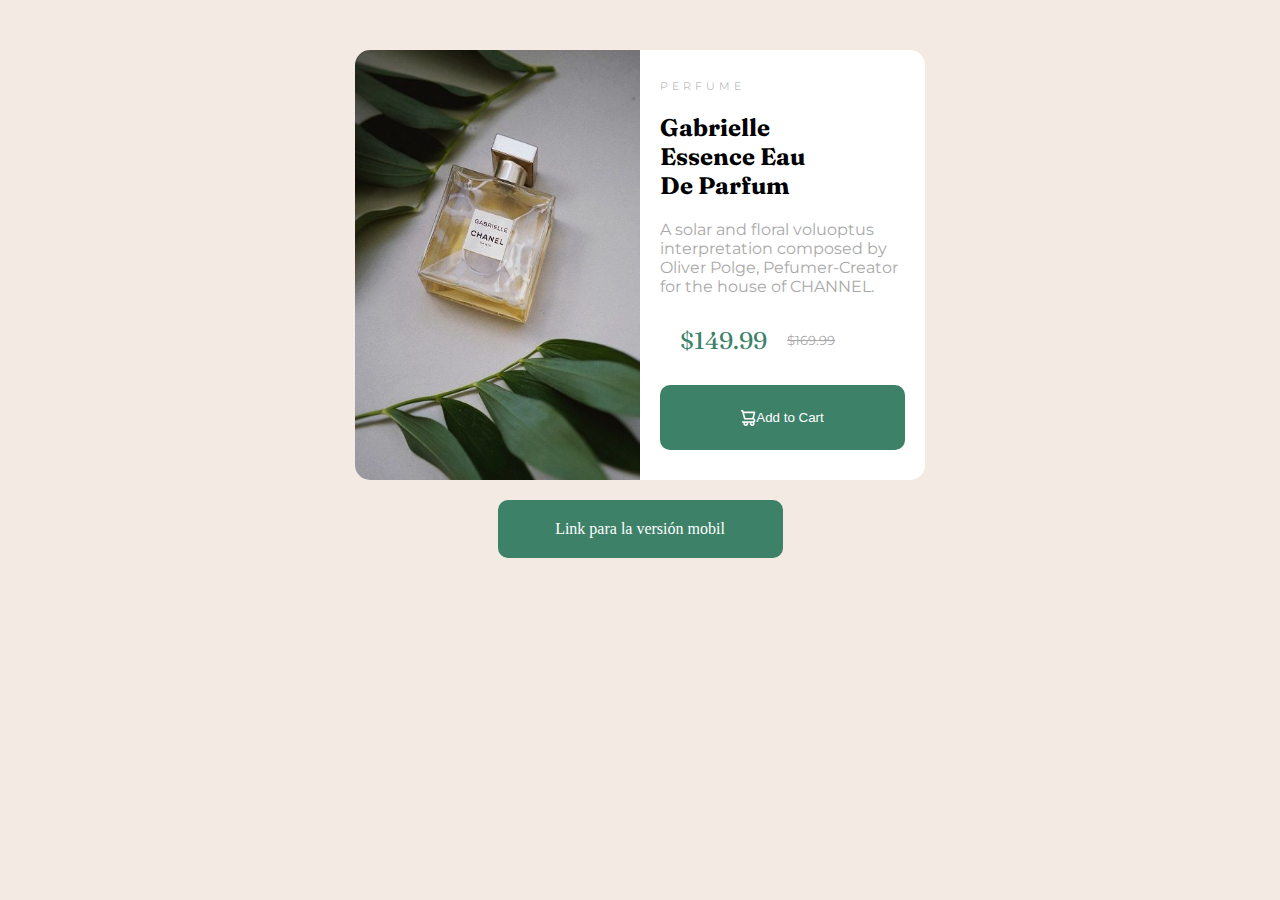
==== index.html @ 7d3a2adc "Add files via upload" ====
<!DOCTYPE html>
<html lang="es">
<head>
    <meta charset="UTF-8">
    <meta name="viewport" content="width=device-width, initial-scale=1.0">
    <title>Perfume con Flexbox</title>
    <link rel="stylesheet" href="style.css">
    <link rel="preconnect" href="https://fonts.googleapis.com">
<link rel="preconnect" href="https://fonts.gstatic.com" crossorigin>
<link href="https://fonts.googleapis.com/css2?family=Edu+AU+VIC+WA+NT+Dots:wght@400..700&family=Fraunces:ital,opsz,wght@0,9..144,100..900;1,9..144,100..900&family=Lacquer&display=swap" rel="stylesheet">
<link href="https://fonts.googleapis.com/css2?family=Montserrat:ital,wght@0,100..900;1,100..900&display=swap" rel="stylesheet">
</head>
<body>
    <main>
        <article>
            <div class="left">
                <img src="assets/perfume2.jpg" alt="pefume">
            </div>
            <div class="right">
                <h6>PERFUME</h6>
                <h2>Gabrielle Essence Eau De Parfum</h2>
                <p>A solar and floral voluoptus interpretation composed by Oliver Polge, Pefumer-Creator for the house of CHANNEL.</p>
                <div class="prices">
                    <span>$149.99</span>
                    <span>$169.99</span>
                </div>
                <button><img src="assets/cart.svg" alt="">Add to Cart</button>
            </div>
        </article>
    </main>
    <a id="link" href="./mobil.html">Link para la versión mobil</a>
</body>
</html>
---- style.css ----
*{
    margin: 0;
    padding: 0;
    box-sizing: border-box;
}

body{
    background-color: #f3eae3;
    display: flex;
    flex-direction: column;
    align-items: center;
    justify-content: center;
}

main{
    margin-top: 50px;
    display: flex;
    justify-content: center;
    align-items: center;
}

article{
    width:570px;
    height: 430px;
    background-color: white;
    border-radius: 15px;
    display: flex;
    overflow: hidden;
    font-family: Montserrat;
}

article h2{
    font-family: Fraunces;
}

.left{
    overflow: hidden;
    width: 285px;
}

.left img{
    width: 285px;
    height: 100%;
    position: relative; /* Permite mover la imagen */
    /* left: -20px; */
}

.right{
    display: flex;
    flex-direction: column;
    justify-content: center;
    padding: 20px;
    width: 285px;
}

.right * {
    margin: 10px 0;
}

.right h6{
color: darkgray;
font-family: montserrat;
font-weight:300;
letter-spacing: 4px;
}

.right h2{
    padding-right: 85px;
    }

.right p{
    padding-right: px;
    color: darkgray;
}

.right .prices{
    width: 100%;
    display: flex;
    flex-direction: row;
    align-items: center;
}

.prices{
    display: flex;
}

.right div span:first-child{
    padding: 0 0 0 20px;
    color: #3c8168;
    font-size: 1.5em;
    font-family: Fraunces;
}

.right div span:last-child{
    padding: 0 0 0 20px;
    color: darkgrey;
    font-size: .8em;
    text-decoration: line-through;
}

button{
    background-color: #3c8168;
    border: none;
    border-radius: 10px;
    color: white;
    display: flex;
    align-items: center;
    justify-content: center;
    width: 100%;
    height: 120px;
    cursor: pointer;
}

button img{
    margin: 0 10px ;
}

a{
    margin-top: 20px;
    text-align: center;
}
#link{
    background-color: #3c8168;
    border: none;
    border-radius: 10px;
    color: white;
    display: flex;
    align-items: center;
    justify-content: center;
    padding: 20px;
    width: 285px;
    cursor: pointer;
    text-decoration: none;
}
#link:hover{
    color: darkgray;
}
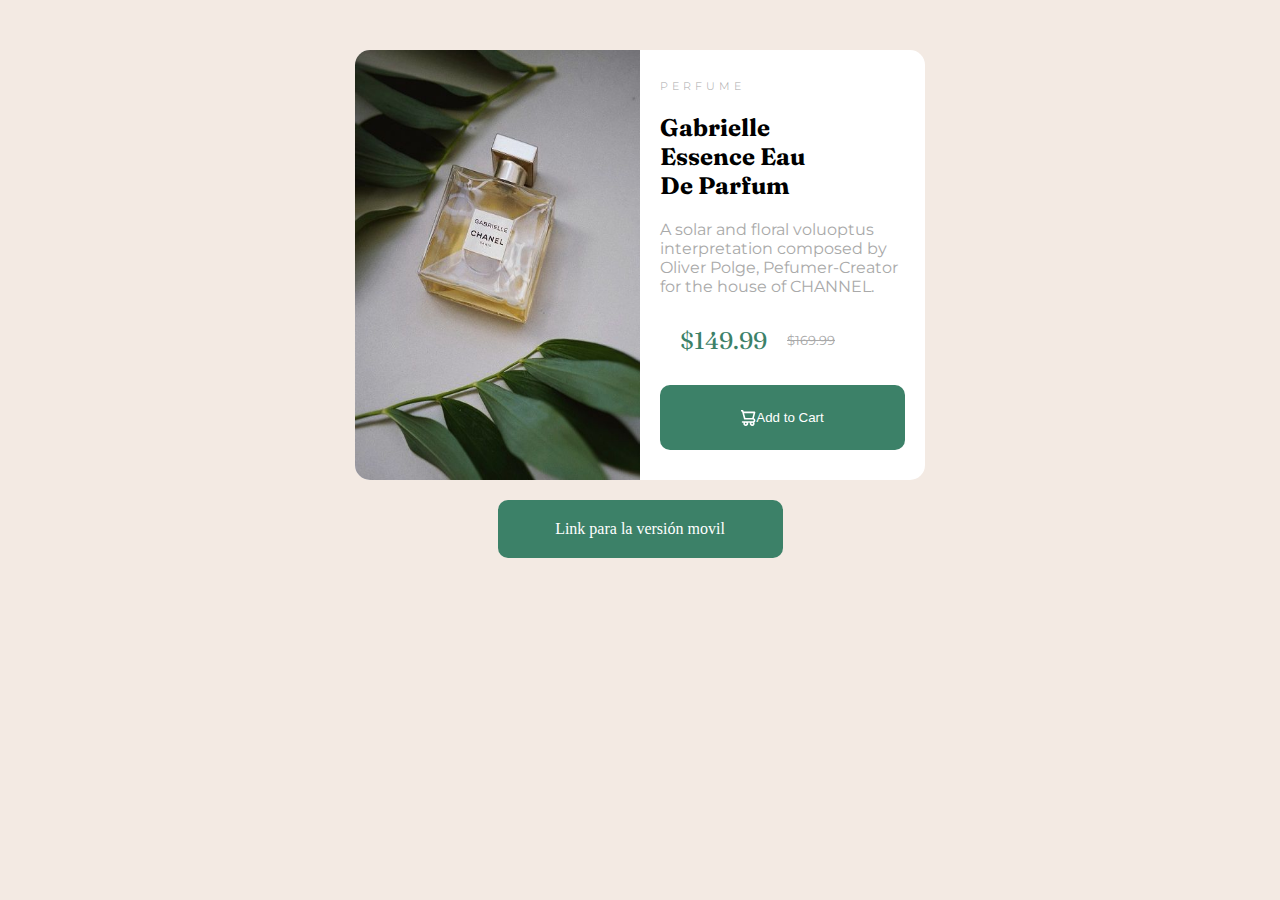
==== commit e19babd3: "Add files via upload" ====
--- a/index.html
+++ b/index.html
@@ -28,6 +28,6 @@
             </div>
         </article>
     </main>
-    <a id="link" href="./mobil.html">Link para la versión mobil</a>
+    <a id="link" href="./mobil.html">Link para la versión movil</a>
 </body>
 </html>